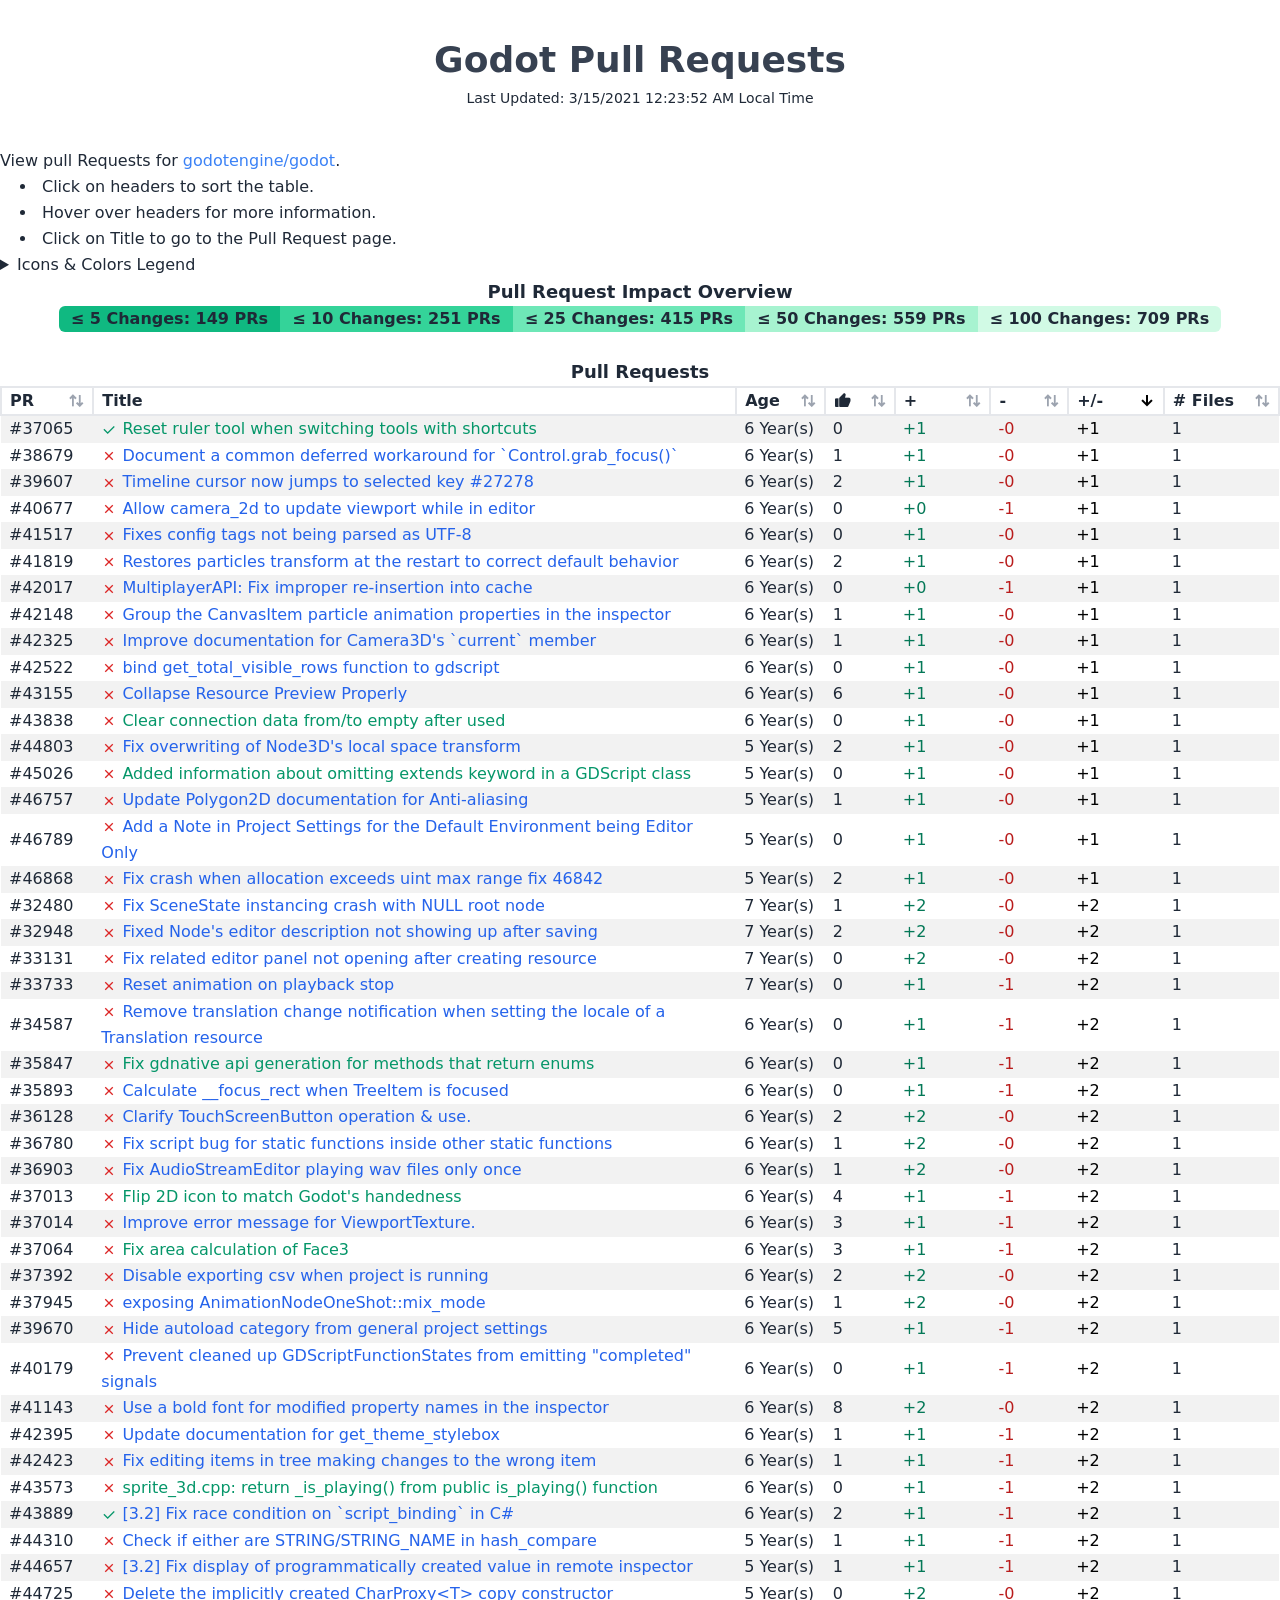
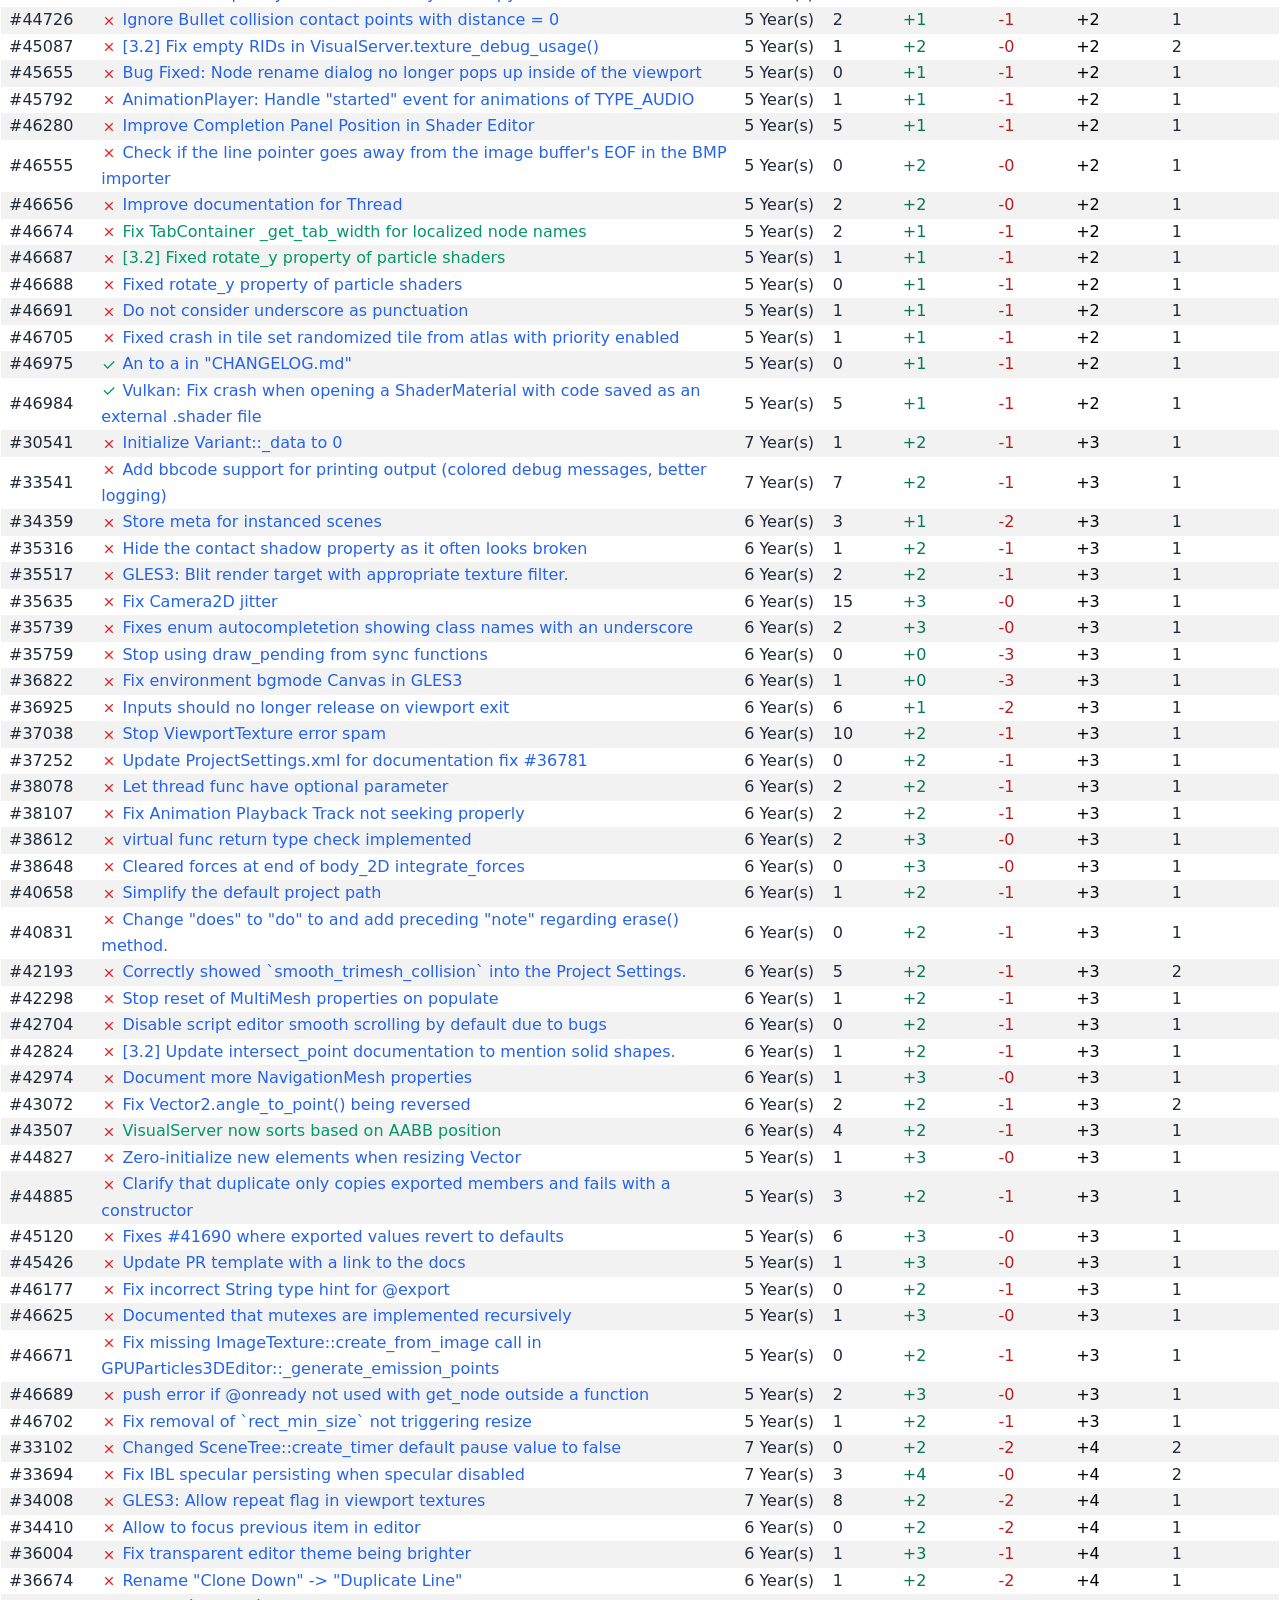
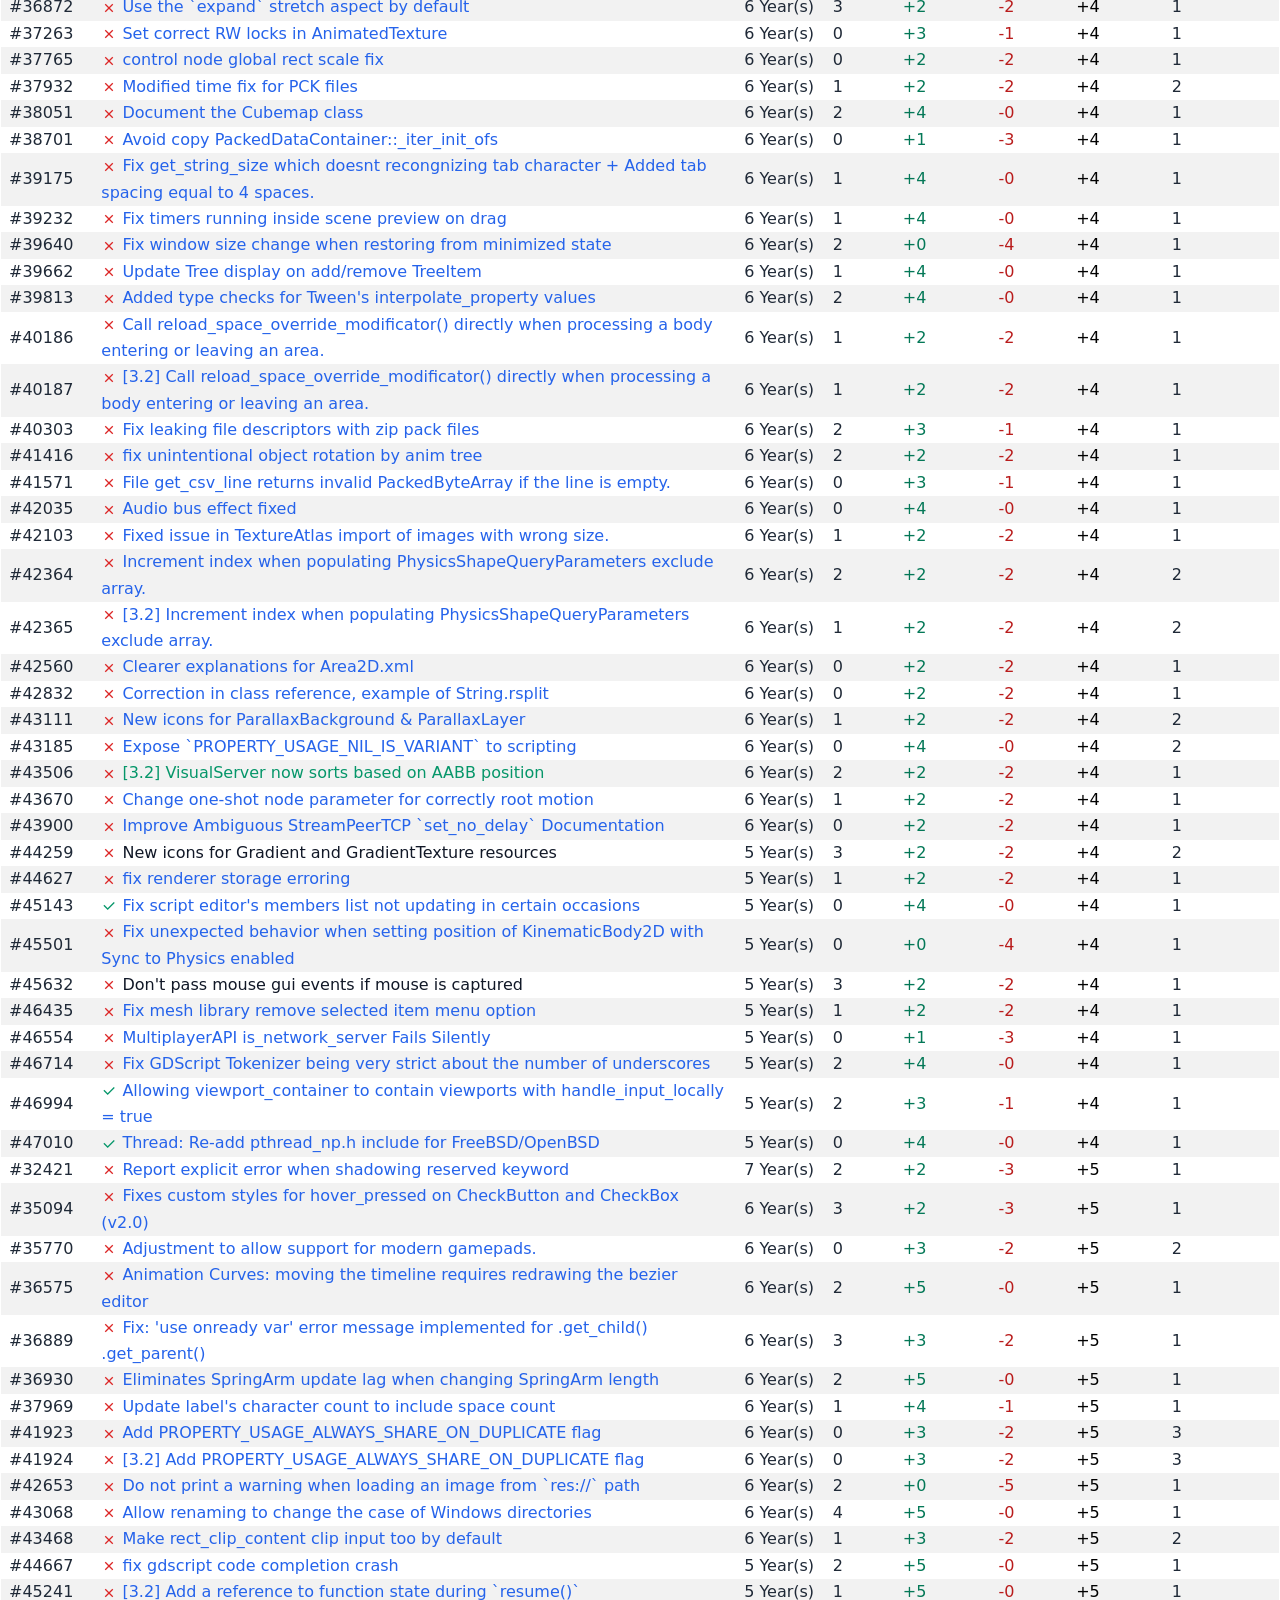
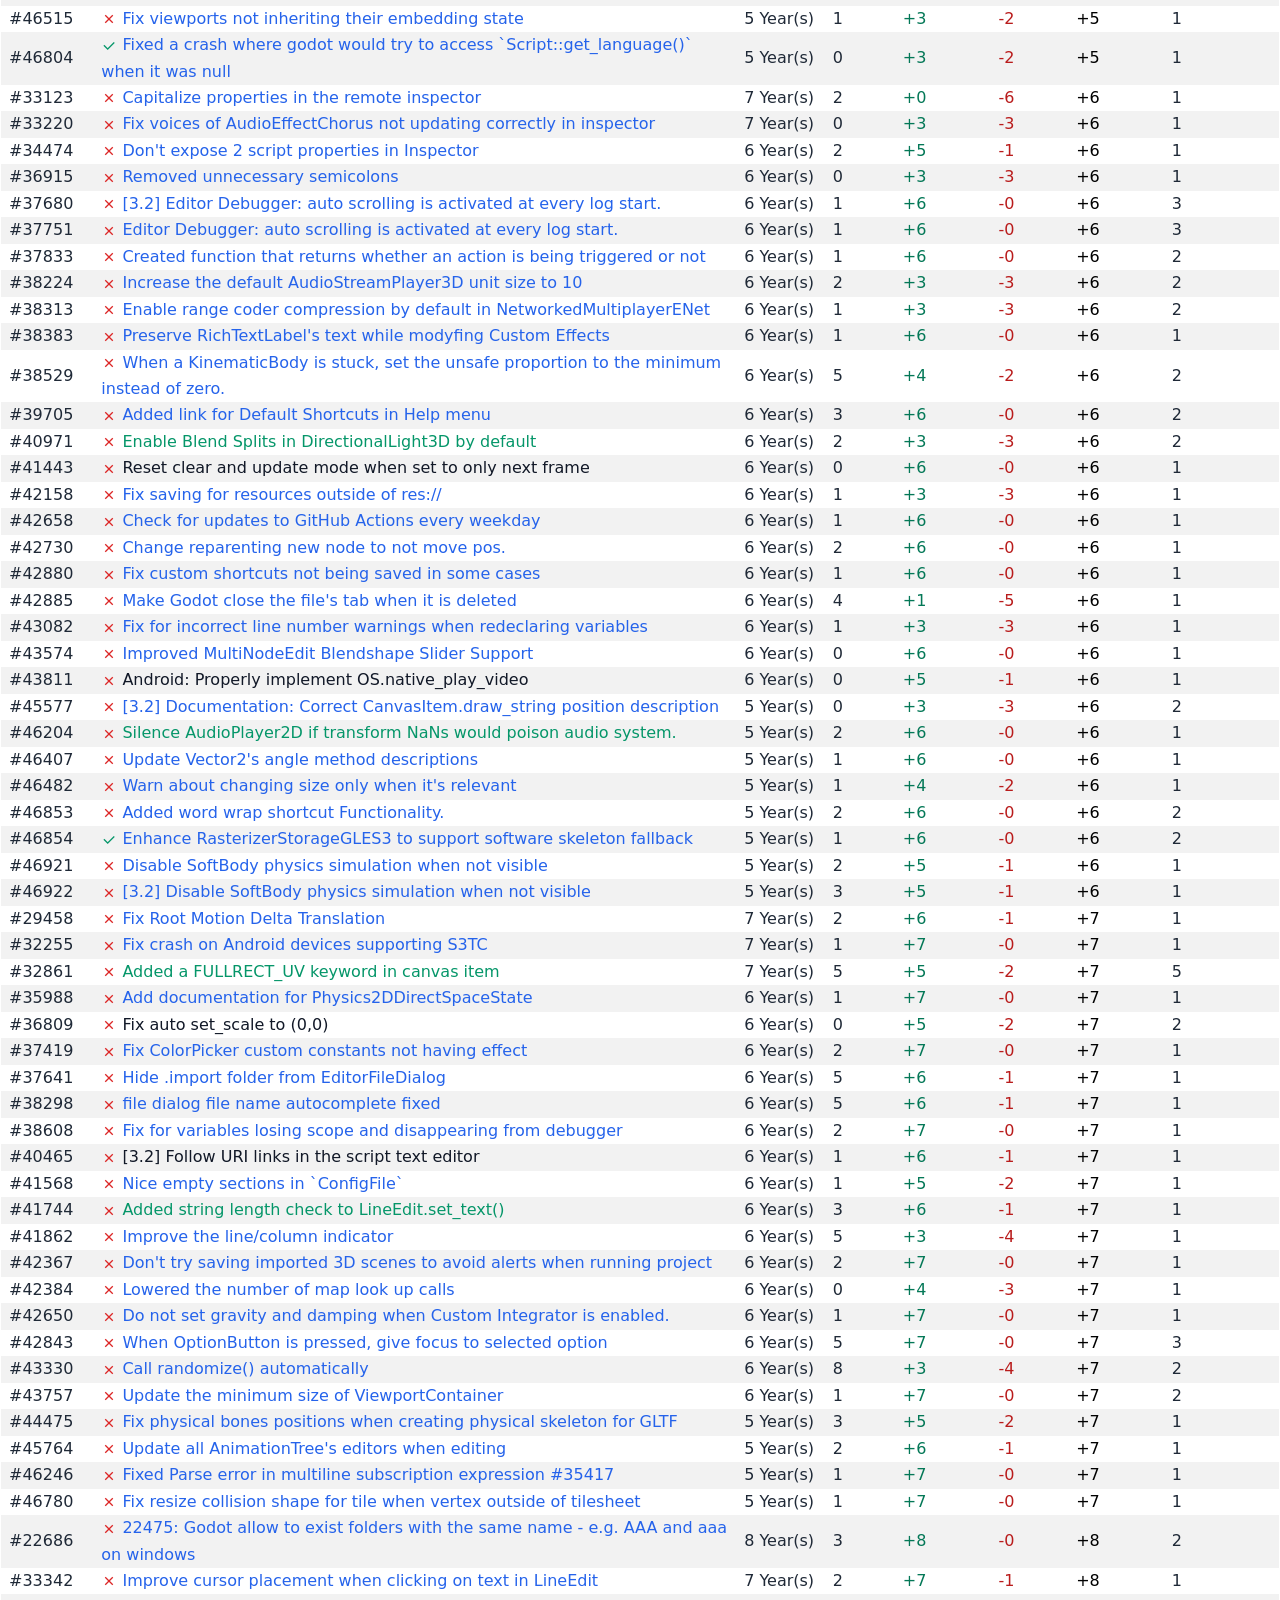
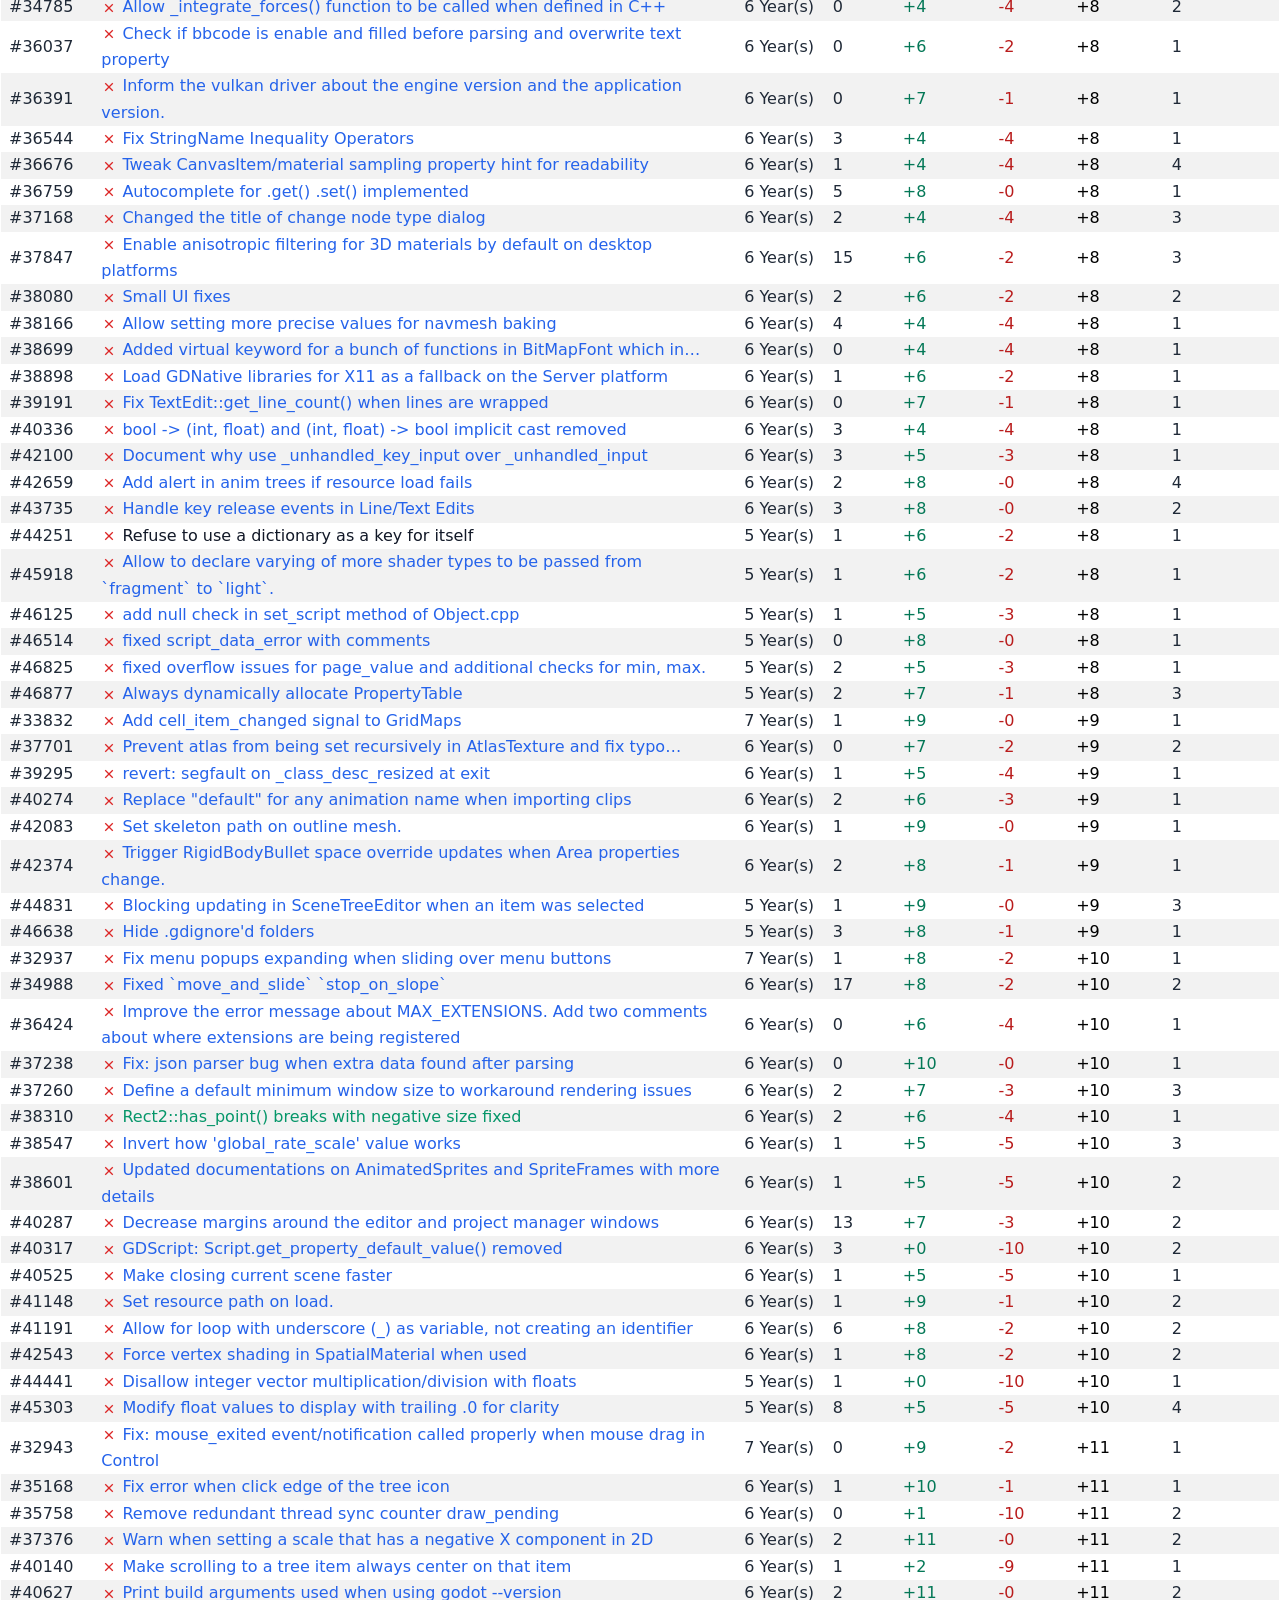
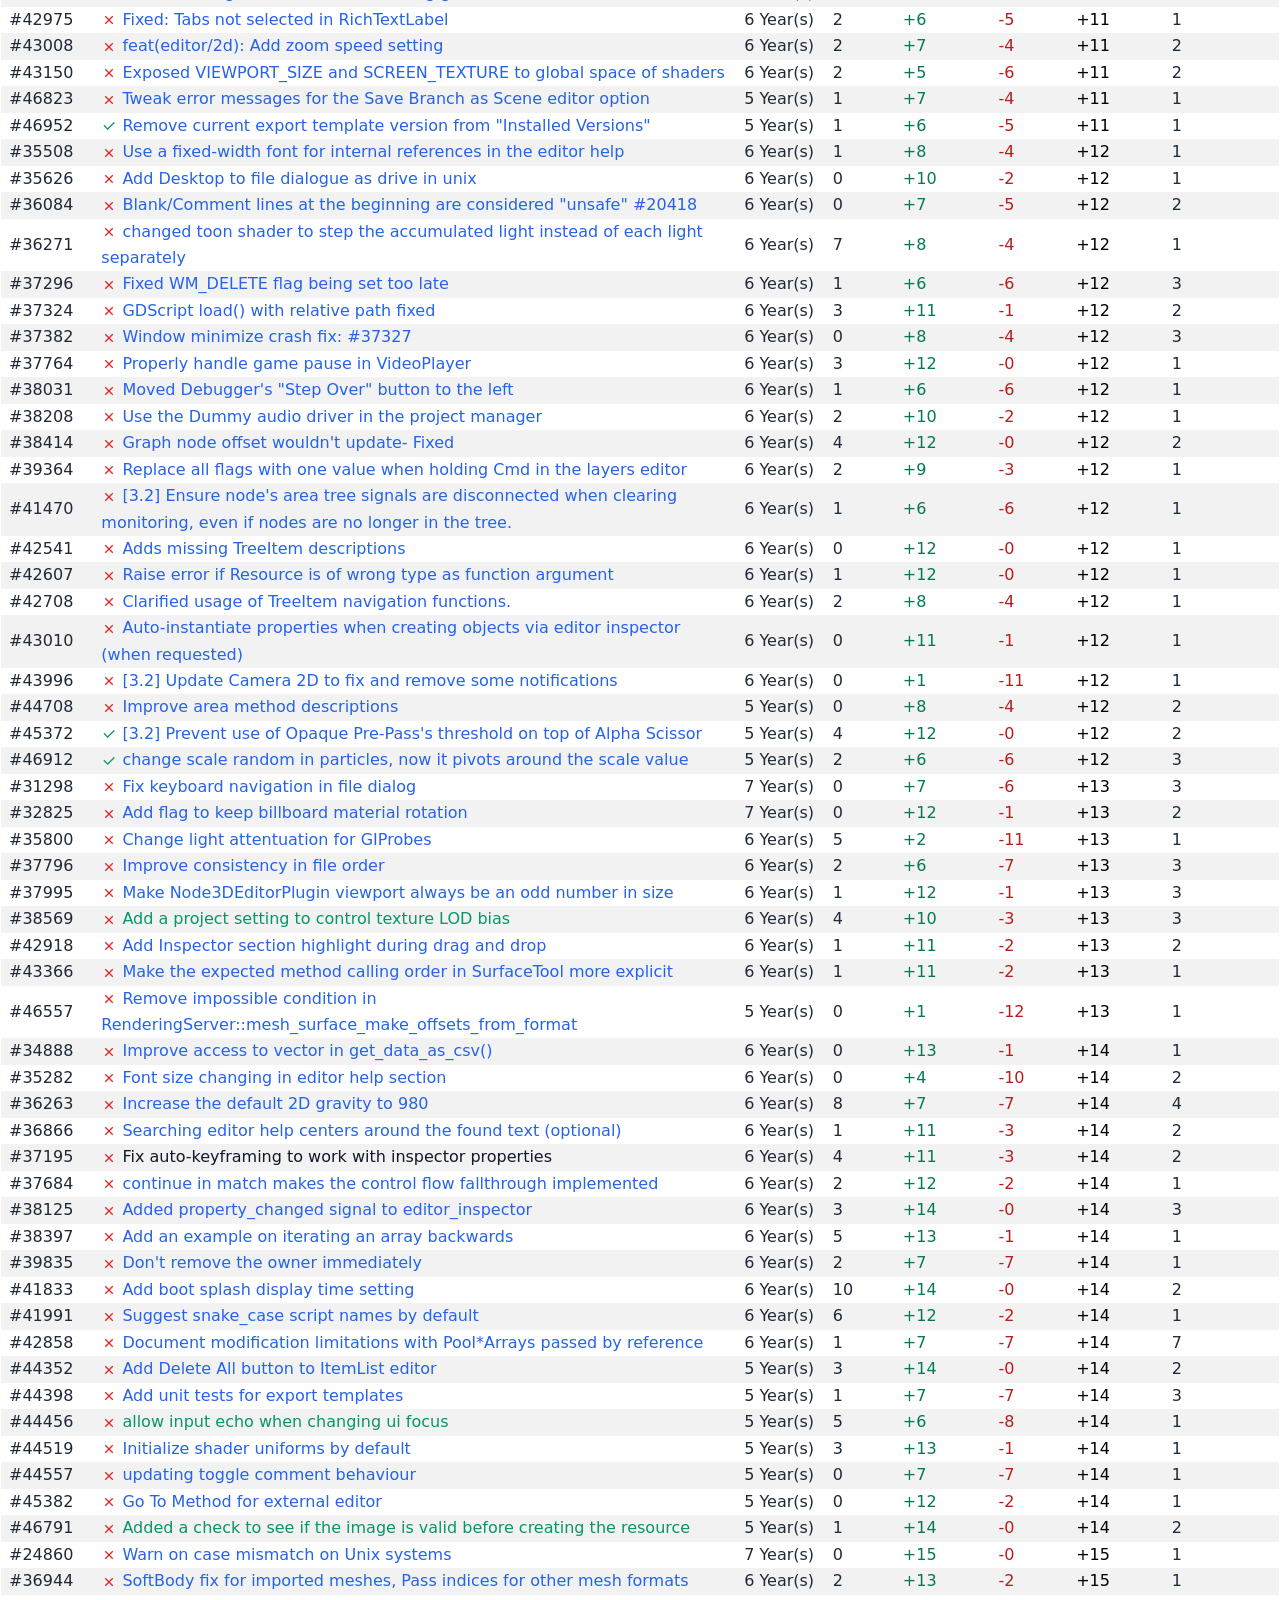
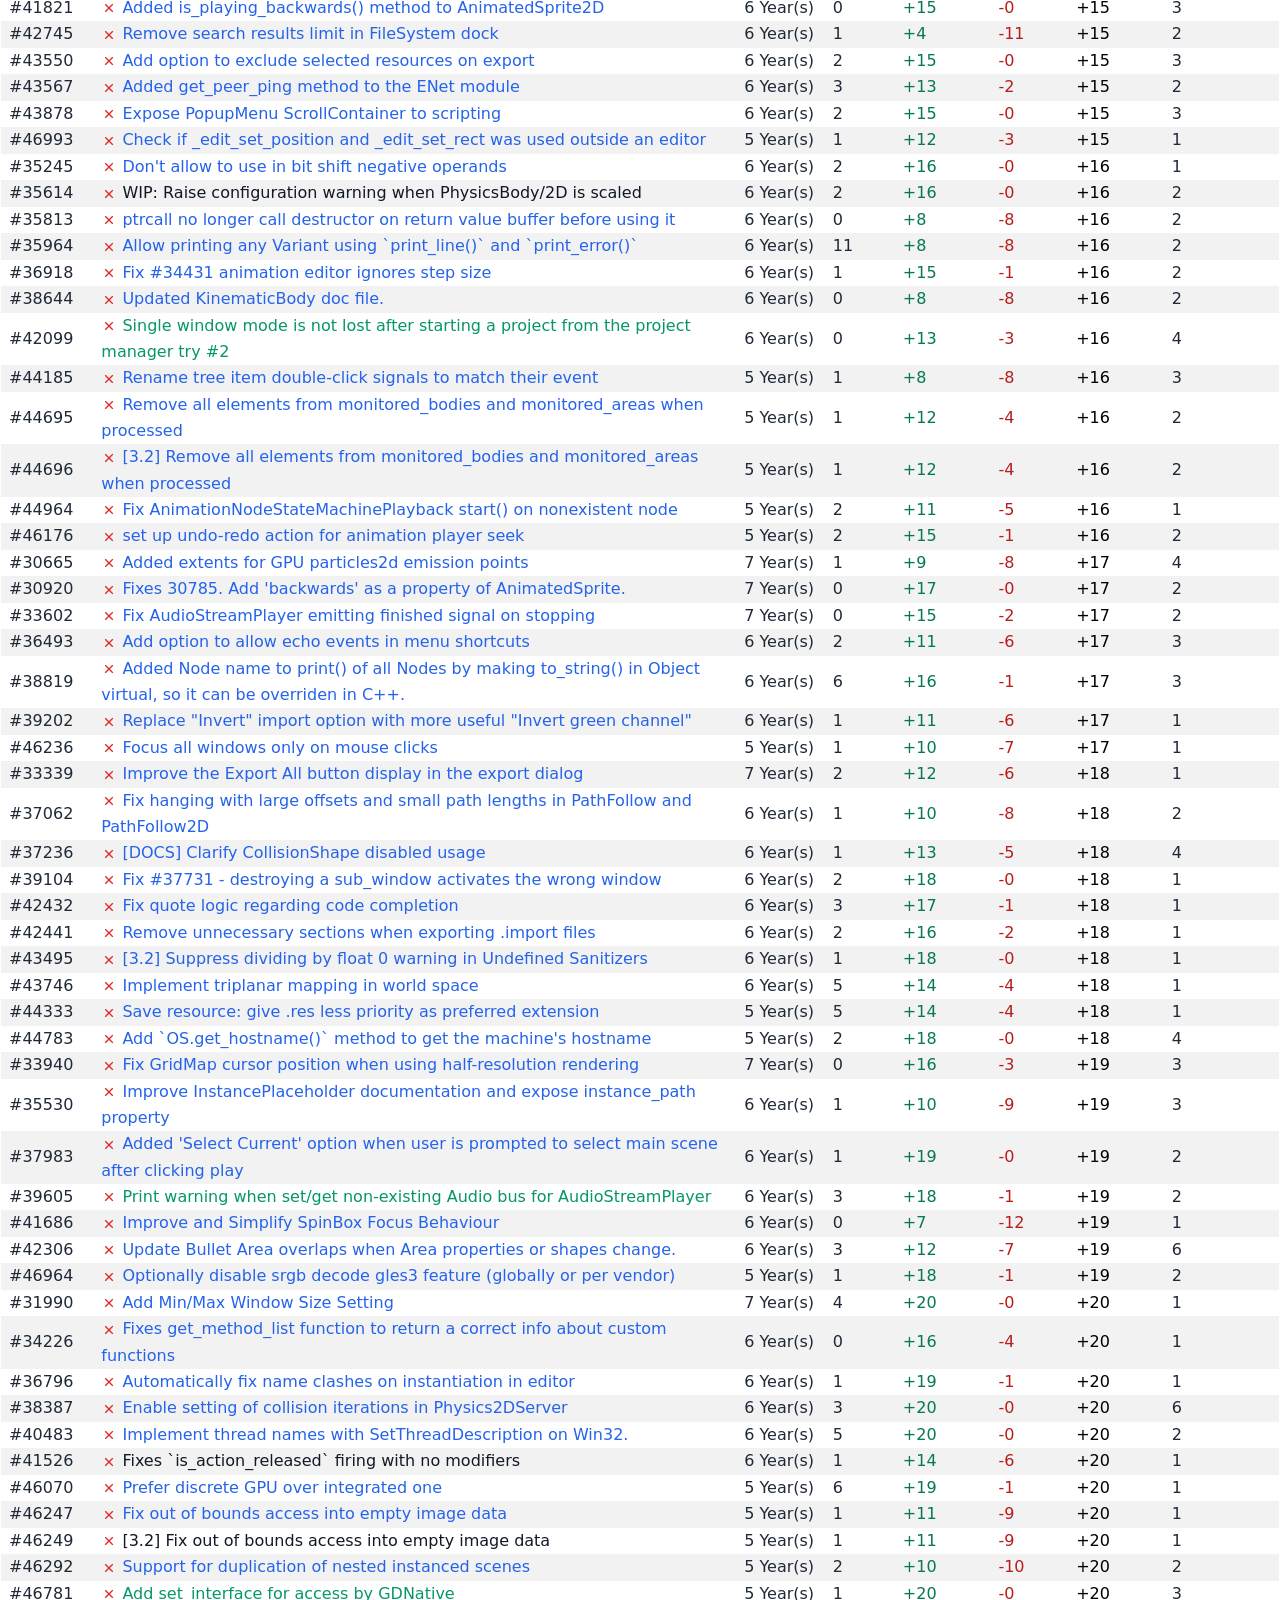
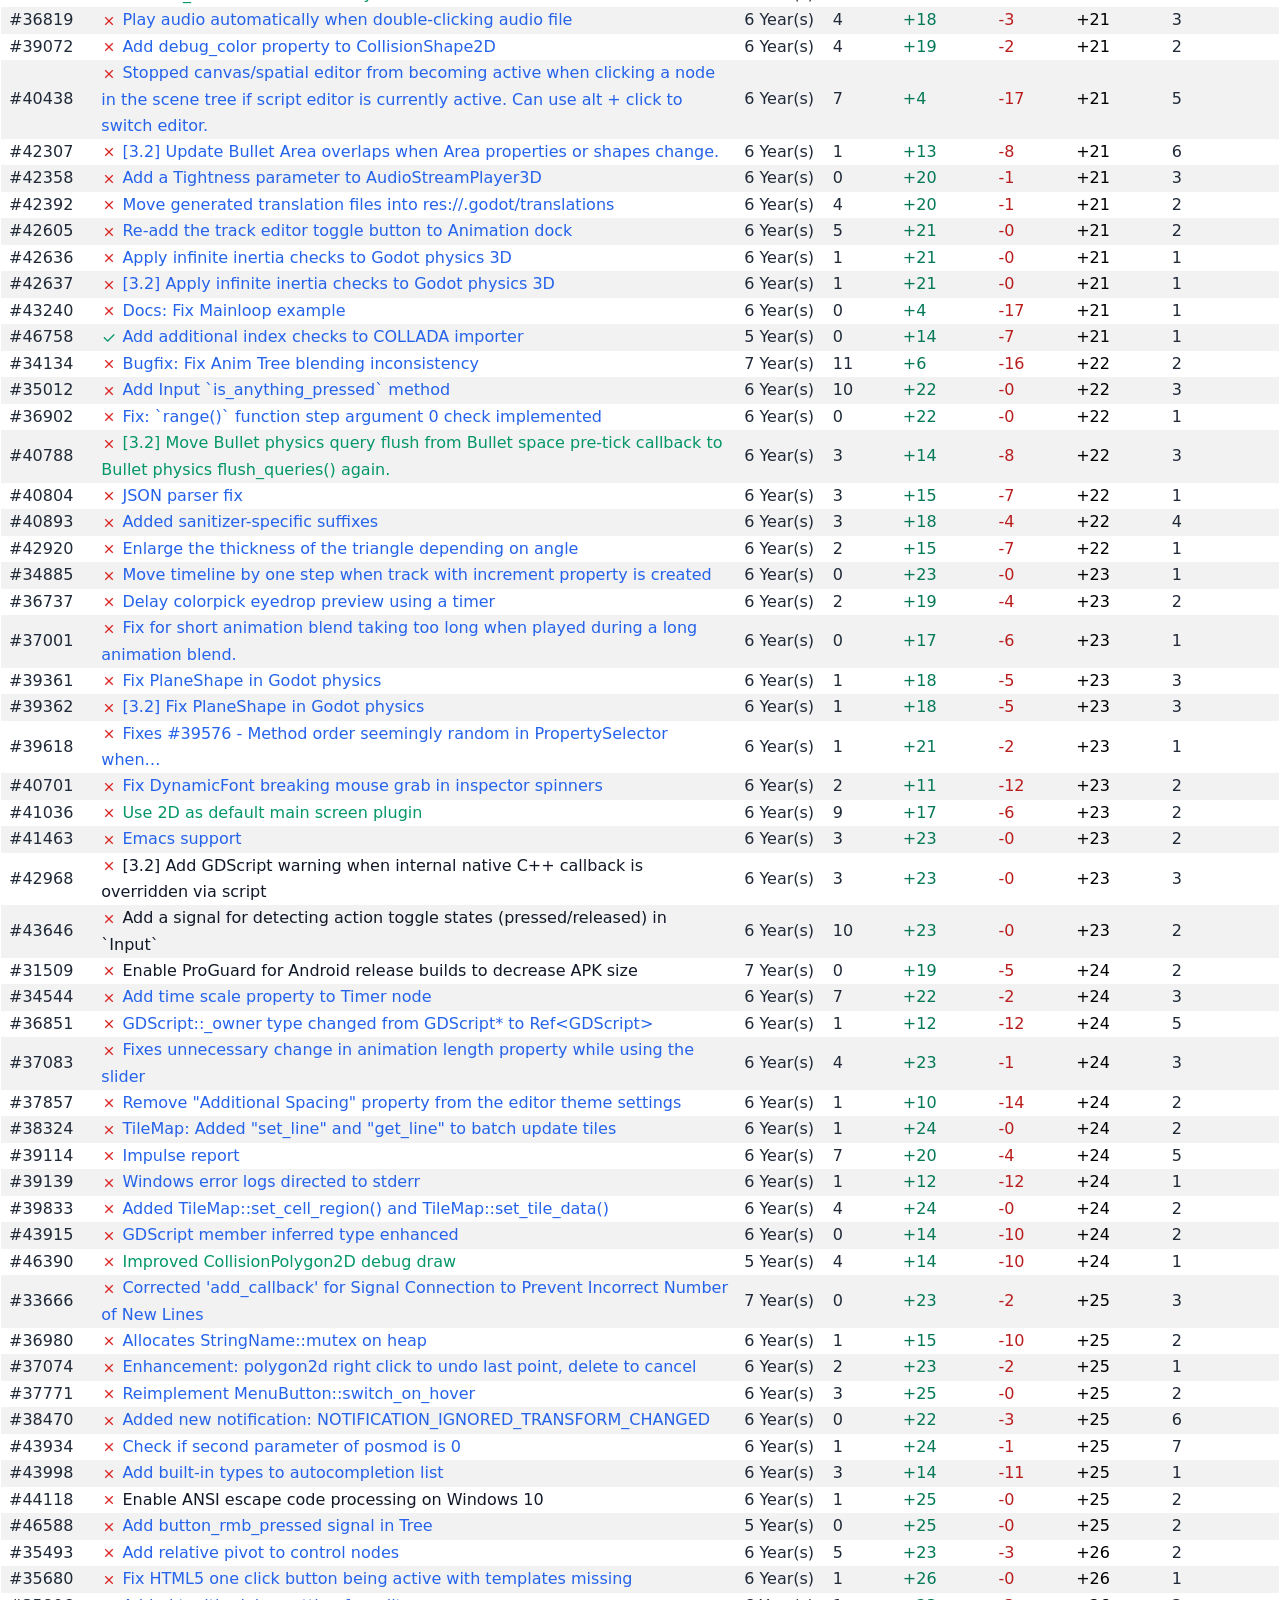
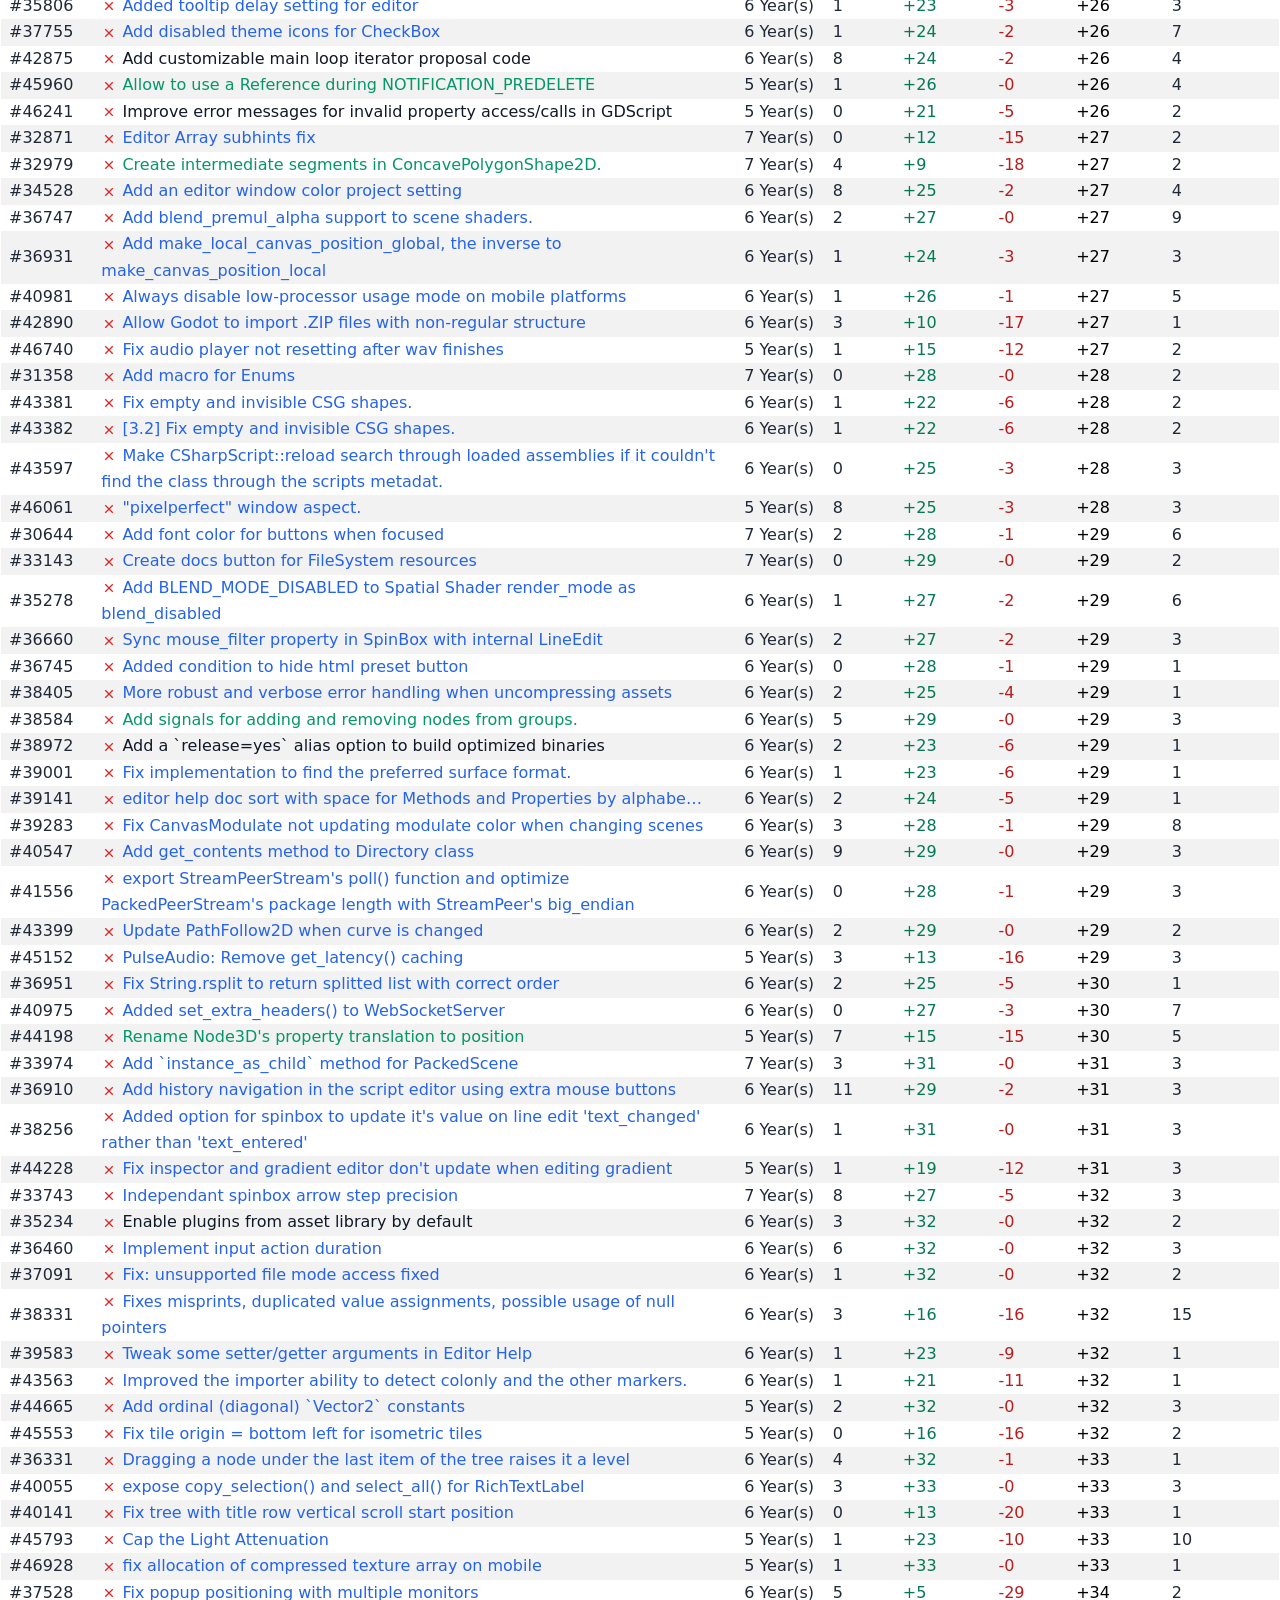
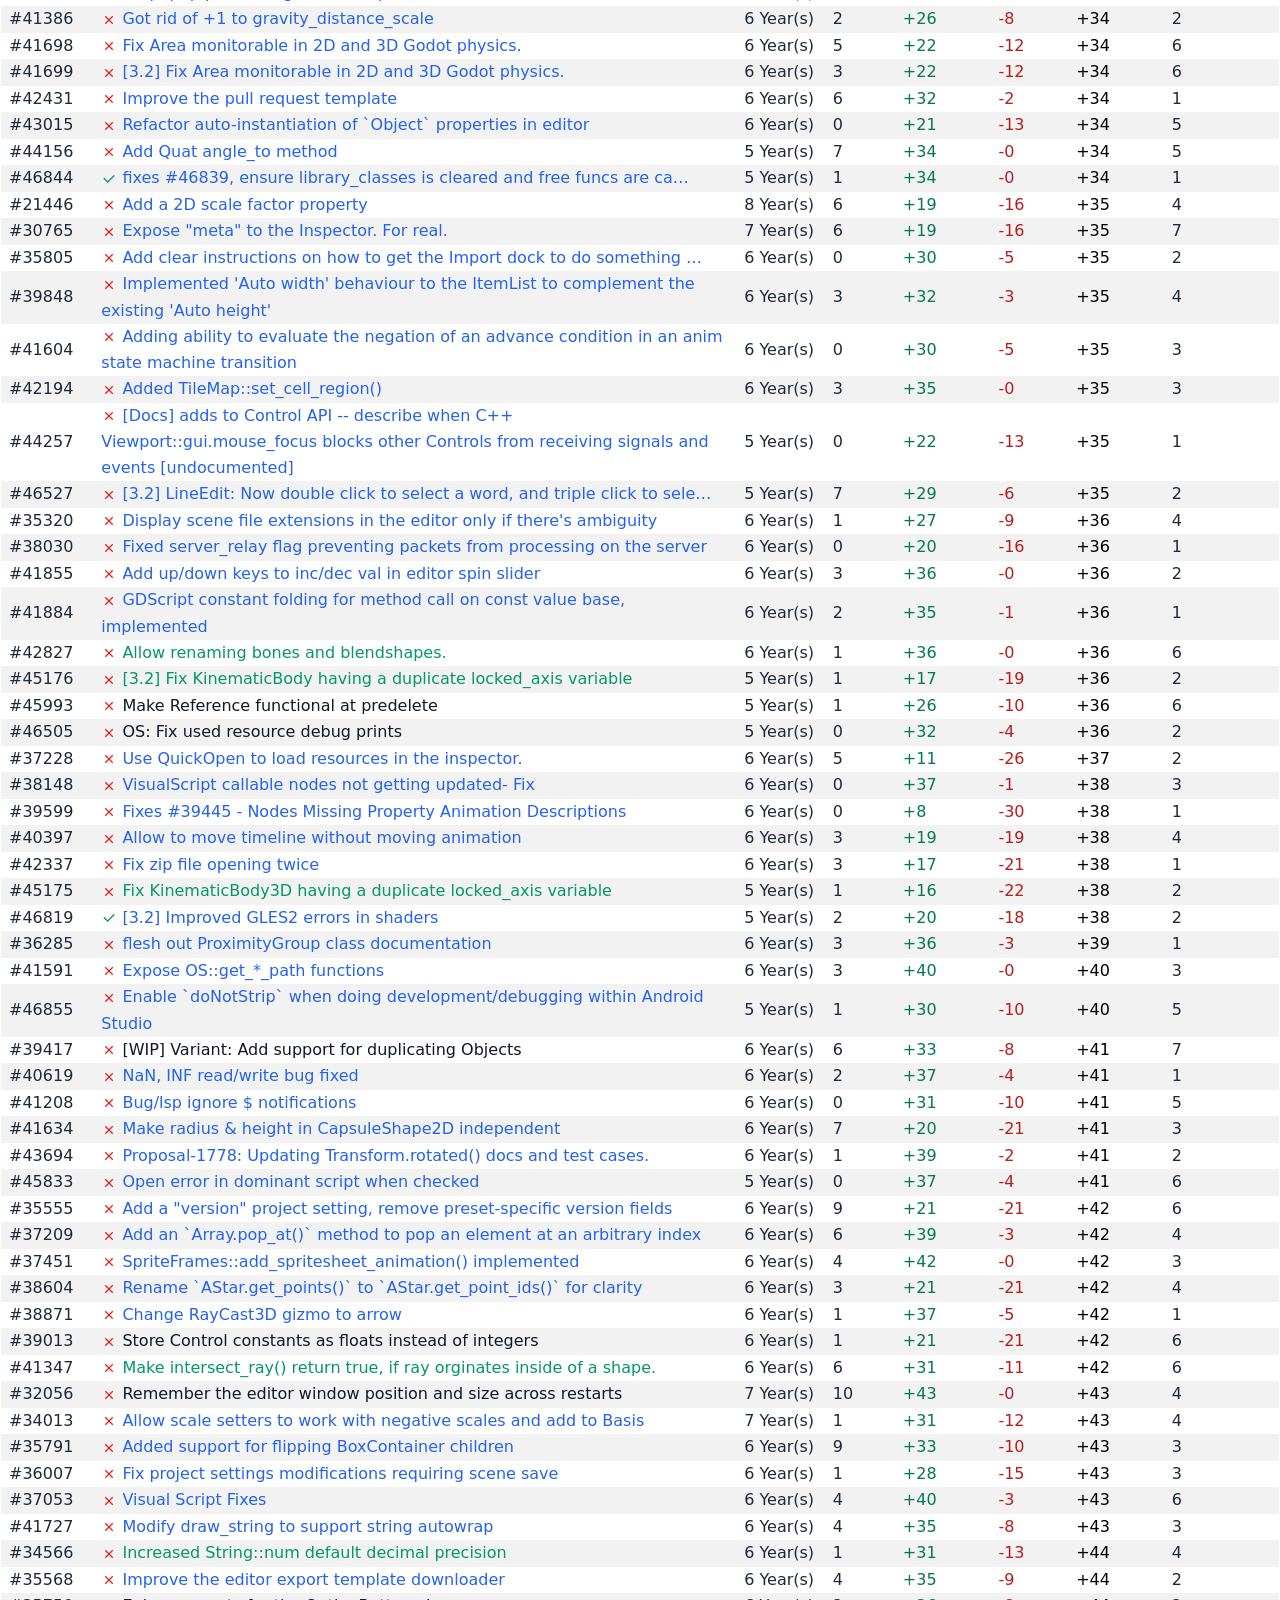
==== index.html @ 37710752 "Deploying to gh-pages from  @ b4533351073d174ad1539e6a0449699dac5161ee 🚀" ====
<!DOCTYPE html>
<html lang="en">
	<head>
		<meta charset="UTF-8" />
		<meta name="viewport" content="width=device-width, initial-scale=1.0" />
		<meta name="author" content="Godot Engine" />
		<meta name="description" content="View Godot Pull Requests" />
		<title>Godot Pull Requests</title>
		<link rel="icon" href="favicon.png" />
		<link rel="stylesheet" href="css/main.css" />
		<link rel="stylesheet" href="thirdparty/tailwind.min.css" />
		<link rel="stylesheet" href="thirdparty/remixicon/remixicon.css" />
		<script defer src="thirdparty/ky.umd.min.js"></script>
		<script defer src="thirdparty/alpine.min.js"></script>
		<script src="js/index.js"></script>
	</head>
	<body x-data="page()" x-init="loadPrs()" class="max-w-screen-xl mx-auto font-sans leading-relaxed	text-gray-800">
		<main class="container mx-auto">

			<div class="my-10">
				<h1 class="font-bold text-4xl text-center text-gray-700">Godot Pull Requests</h1>
				<p x-show="dataLoaded" class="mt-2 text-center text-sm">
					<span>Last Updated: </span>
					<span x-text="`${new Date(metadata.LastUpdated).toLocaleDateString()} ${new Date(metadata.LastUpdated).toLocaleTimeString()} Local Time`"></span>
				</p>
			</div>

			<p>View pull Requests for <a class="text-blue-500" href="https://github.com/godotengine/godot">godotengine/godot</a>.</p>

			<ul class="list-disc list-inside pl-5">
				<li>Click on headers to sort the table.</li>
				<li>Hover over headers for more information.</li>
				<li>Click on Title to go to the Pull Request page.</li>
			</ul>

			<details>
				<summary>
					Icons & Colors Legend
				</summary>

				<div class="ml-1 pl-5 border-l-2 border-black">
					<p><span class="text-blue-600">PR is ready for review</span> / <span class="text-gray-900">PR is in draft status</span> / <span class="text-green-600">PR has been reviewed & approved</span></p>
					<div>
						<i class="ri-check-line align-middle text-green-600"></i><span>PR is Mergeable</span>
					</div>
					<div>
						<i class="ri-close-line align-middle text-red-600"></i><span>PR is not Mergeable</span>
					</div>
				</div>
			</details>

			<div x-show="!dataLoaded" class="w-full text-center text-2xl mt-3">
				<span>Data Loading...</span>
				<i class="ml-3 absolute loading-spinner ri-refresh-fill"></i>
			</div>
			
			<template x-if="dataLoaded">
				<div>
					<h3 class="text-center font-bold text-lg">Pull Request Impact Overview</h3>
					<div class="flex">
						<div class="flex mx-auto">
							<div class="px-3 flex-initial bg-green-500 rounded-l-md">
								<span class="font-semibold">&leq; 5 Changes: </span>
								<span class="font-bold" x-text="`${prs.filter(pr => pr.changes <= 5).length} PRs`"></span>
							</div>
							<div class="px-3 flex-initial bg-green-400">
								<span class="font-semibold">&leq; 10 Changes: </span>
								<span class="font-bold" x-text="`${prs.filter(pr => pr.changes <= 10).length} PRs`"></span>
							</div>
							<div class="px-3 flex-initial bg-green-300">
								<span class="font-semibold">&leq; 25 Changes: </span>
								<span class="font-bold" x-text="`${prs.filter(pr => pr.changes <= 25).length} PRs`"></span>
							</div>
							<div class="px-3 flex-initial bg-green-200">
								<span class="font-semibold">&leq; 50 Changes: </span>
								<span class="font-bold" x-text="`${prs.filter(pr => pr.changes <= 50).length} PRs`"></span>
							</div>
							<div class="px-3 flex-initial bg-green-100 rounded-r-md">
								<span class="font-semibold">&leq; 100 Changes: </span>
								<span class="font-bold" x-text="`${prs.filter(pr => pr.changes <= 100).length} PRs`"></span>
							</div>
						</div>
					</div>
				</div>
			</template>
			<br>

			<div x-show="dataLoaded">
				<h3 class="text-center font-bold text-lg">Pull Requests</h3>
				<table>
					<thead>
						<tr class="text-left">
							<th @click="sortPullRequests('number')">
								<div title="Pull Request Number. Higher = newer, lower = older.">
									<span>PR</span>
									<i x-spread="sortingIconClasses('number')"></i>
								</div>
							</th>
							<th>
								<div title="Title. Icon Tick = Mergeable, Icon Cross = Not Mergeable.">
									<span>Title</span>
								</div>
							</th>
							<th @click="sortPullRequests('createdAtUtc')">
								<div title="Time since Pull Request was created.">
									<span class="mr-5">Age</span>
									<i x-spread="sortingIconClasses('createdAtUtc')"></i>
								</div>
							</th>
							<th @click="sortPullRequests('totalPositiveReactions')">
								<div title="Total positive reactions on the Pull Request, with no double-counting of users who reacted multiple times.">
									<i class="mr-5 ri-thumb-up-fill"></i>
									<i x-spread="sortingIconClasses('totalPositiveReactions')"></i>
								</div>
							</th>
							<th @click="sortPullRequests('additions')">
								<div title="Number of lines of code added in the Pull Request.">
									<span>+</span>
									<i x-spread="sortingIconClasses('additions')"></i>
								</div>
							</th>
							<th @click="sortPullRequests('deletions')">
								<div title="Number of lines of code deleted in the Pull Request.">
									<span>-</span>
									<i x-spread="sortingIconClasses('deletions')"></i>
								</div>
							</th>
							<th @click="sortPullRequests('changes')">
								<div title="Additions + Deletions.">
									<span>+/-</span>
									<i x-spread="sortingIconClasses('changes')"></i>
								</div>
							</th>
							<th @click="sortPullRequests('changedFiles')">
								<div title="Number of files changed the Pull Request.">
									<span class="mr-5"># Files</span>
									<i x-spread="sortingIconClasses('changedFiles')"></i>
								</div>
							</th>
						</tr>
					</thead>
					<tbody>
						<template x-for="pr in prs" :key="pr.number">
							<tr>
								<td class="pr-5">
									<a x-bind:href="pr.url" x-text="`#${pr.number}`"></a>
								</td>
								<td>
									<div class="inline" title="Mergeable?">
										<i x-show="pr.mergeable === 'MERGEABLE'" class="ri-check-line align-middle text-green-600"></i>
										<i x-show="pr.mergeable !== 'MERGEABLE'" class="ri-close-line align-middle text-red-600"></i>
									</div>
									<a x-bind:href="pr.url" x-text="pr.title" target="_blank" 
										:class="{'text-blue-600': !pr.isDraft  && pr.reviewDecision !== 'APPROVED', 'text-gray-900': pr.isDraft && pr.reviewDecision !== 'APPROVED', 'text-green-600': !pr.isDraft && pr.reviewDecision === 'APPROVED'}">
									</a>
								</td>
								<td class="whitespace-nowrap">
									<span x-text="getAge(pr.createdAtUtc)"></span>
								</td>
								<td>
									<span x-text="pr.totalPositiveReactions"></span>
								</td>
								<td>
									<span class="text-green-700" x-text="`+${pr.additions.toLocaleString()}`"></span>
								</td>
								<td>
									<span class="text-red-700" x-text="`-${pr.deletions.toLocaleString()}`"></span>
								</td>
								<td>
									<span class="text-black" x-text="`+${pr.changes.toLocaleString()}`"></span>
								</td>
								<td>
									<span x-text="`${pr.changedFiles.toLocaleString()}`"></span>
								</td>
							</tr>
						</template>
					</tbody>
				</table>
			</div>
		</main>
	</body>
</html>
---- css/main.css ----
table {
  border-spacing: 0px;
  border-collapse: collapse;
  width: 100%;
  max-width: 100%;
  margin-bottom: 15px;
  background-color: transparent;
  text-align: left;
}

thead {
  font-weight: bold;
}

th {
  align-items: center;
  padding: 0 0.5rem;
  white-space: nowrap;
  cursor: pointer;
  border-width: 2px;
}

th > div {
  display: flex;
  justify-content: space-between;
}

tr:hover {
  background-color: hsla(0, 0%, 50%, 0.075);
}

tr:nth-child(even) {
  background-color: hsla(0, 0%, 50%, 0.1);
}

tr:nth-child(even):hover {
  background-color: hsla(0, 0%, 50%, 0.175);
}

th:hover {
  background-color: hsla(0, 0%, 50%, 0.175);
}

td {
  padding: 0 .5rem;
}

a:hover {
  filter: brightness(117.5%);
}

a:active {
  filter: brightness(82.5%);
}

.loading-spinner {
  animation: spin 1s linear infinite
}

@keyframes spin {
  100% { transform: rotate(360deg); }
}
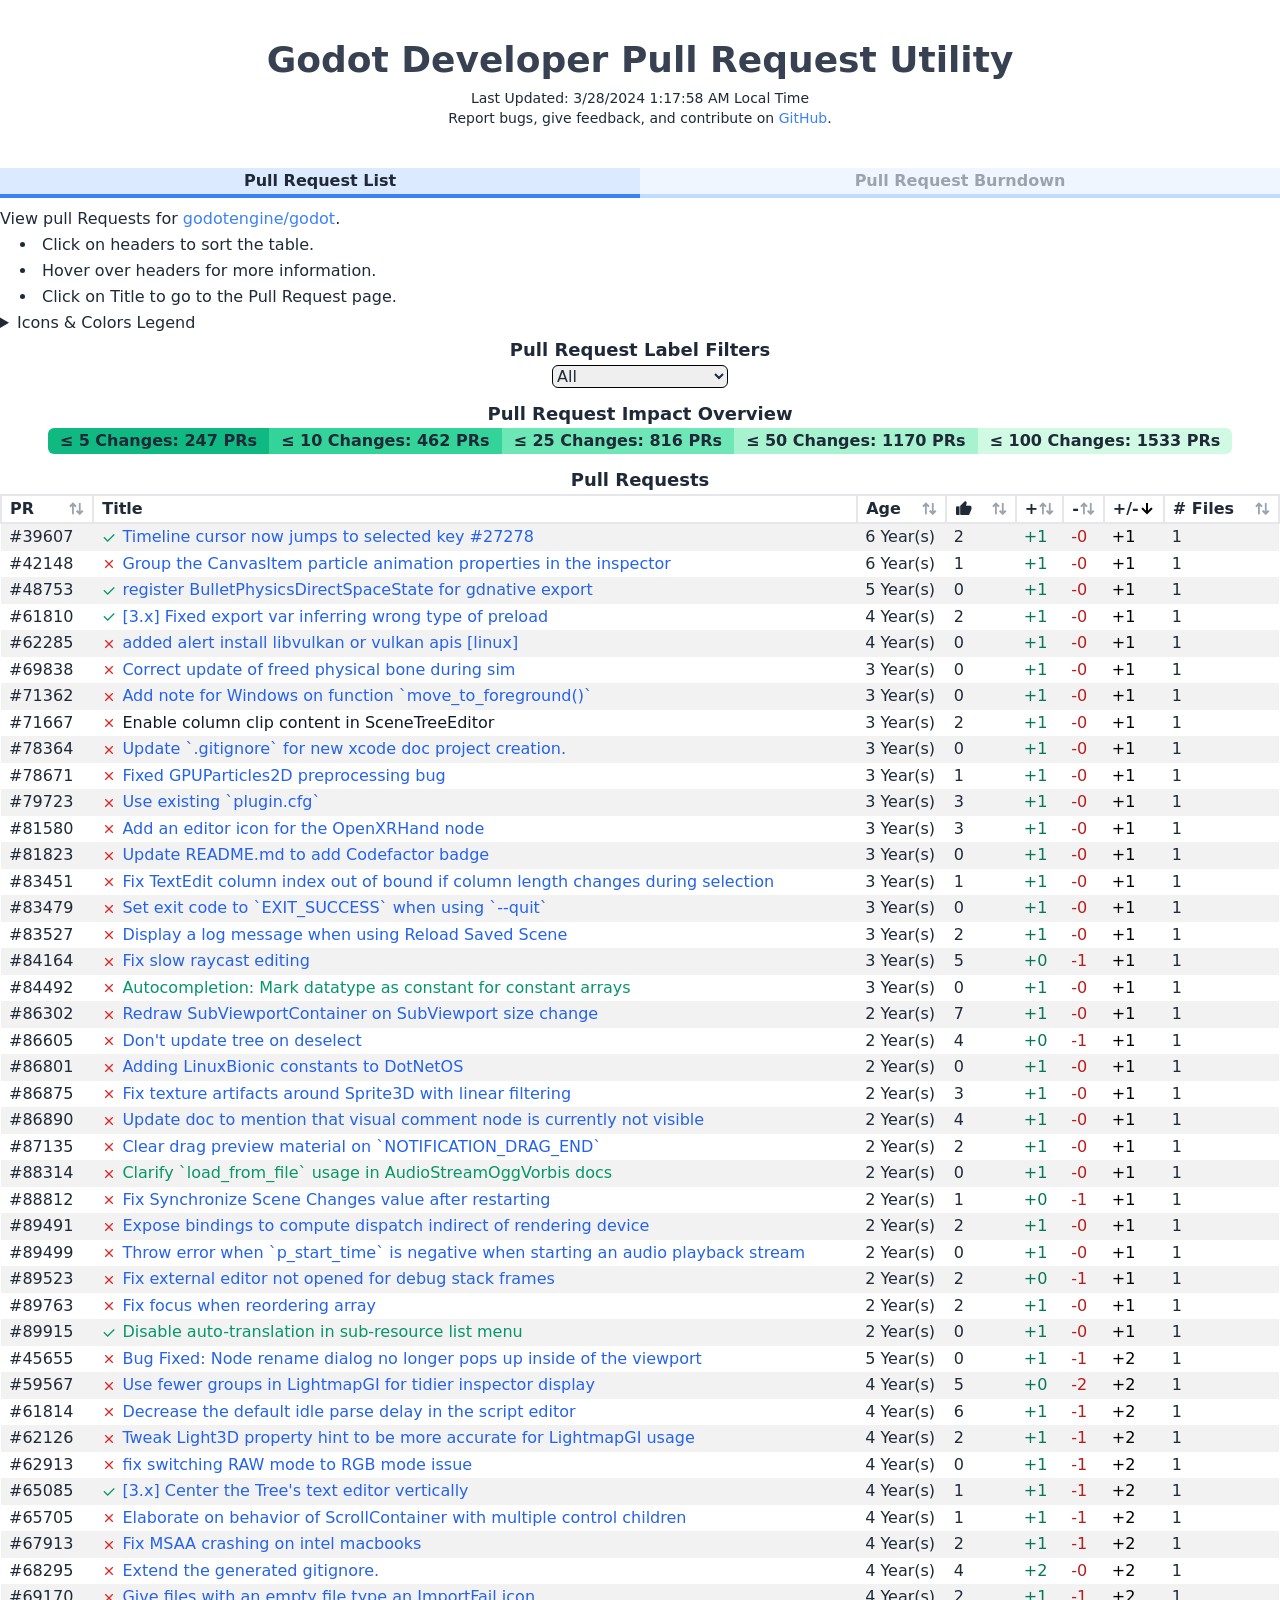
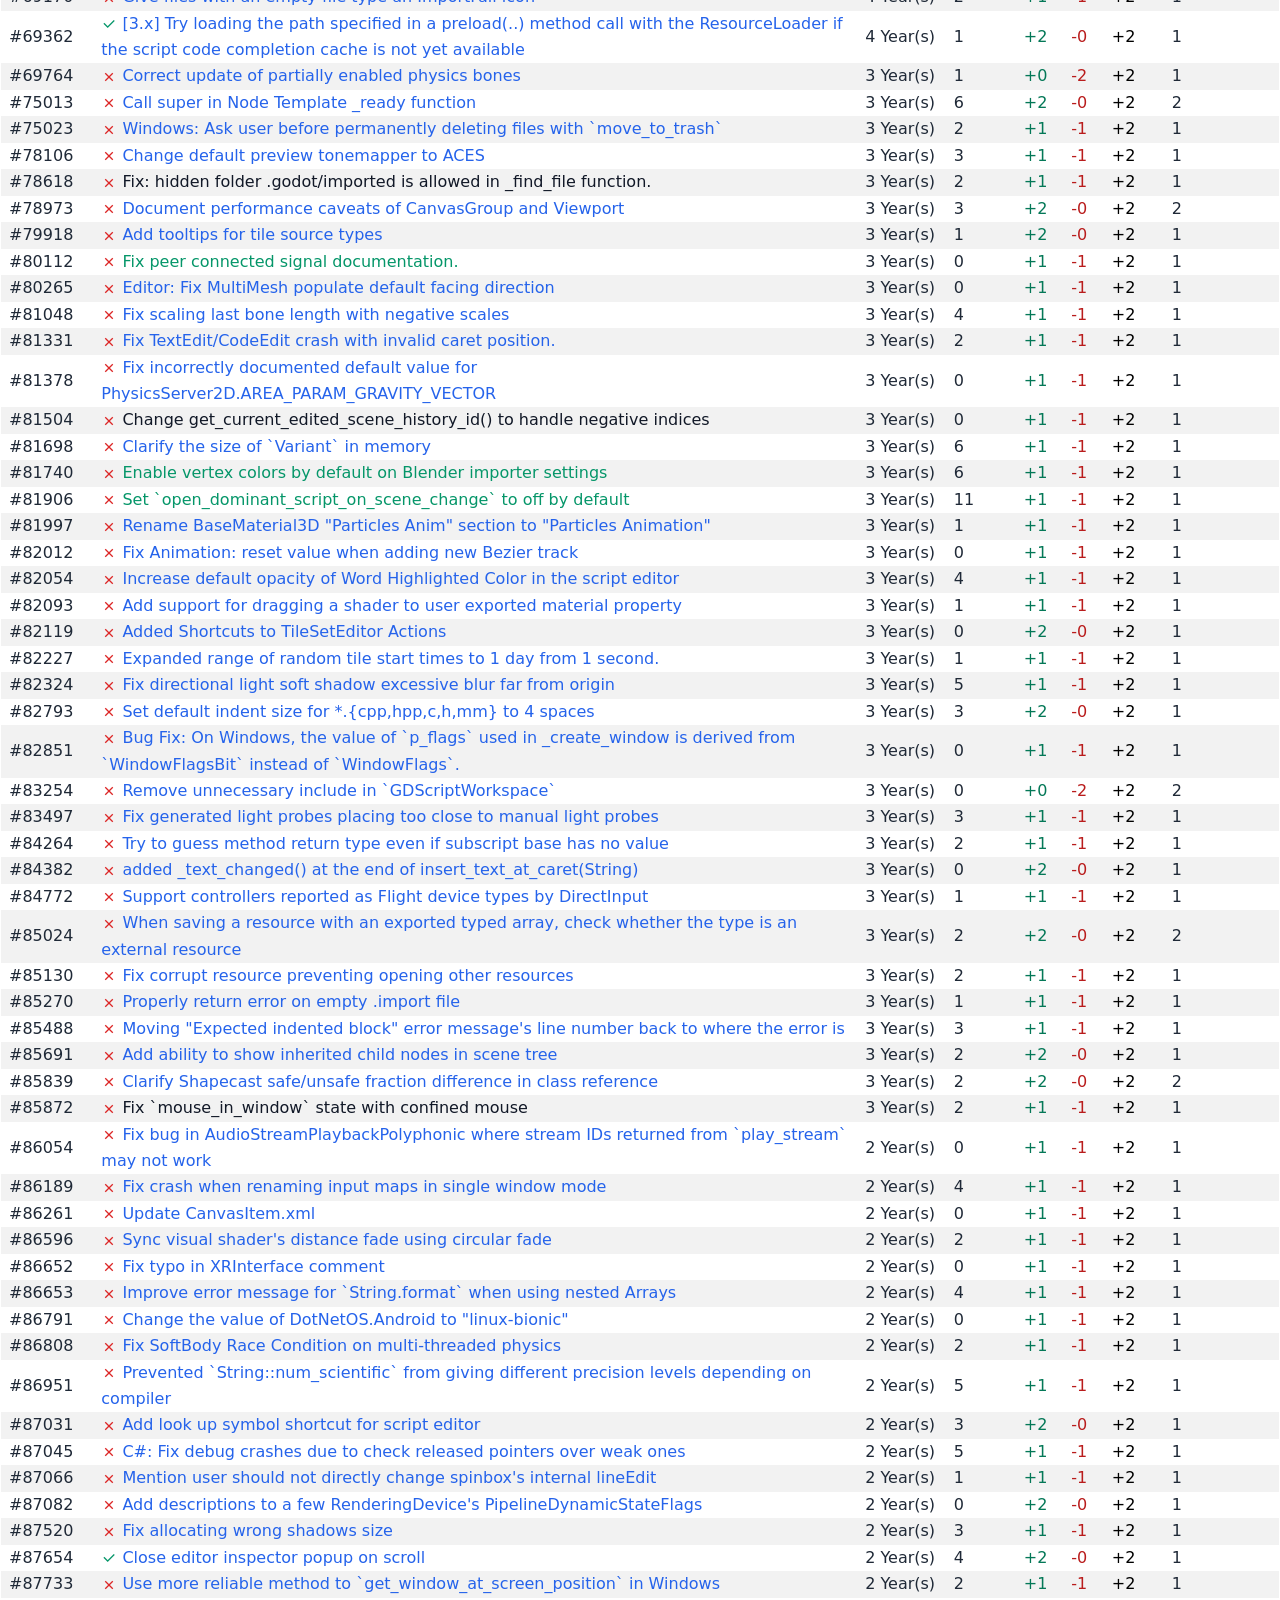
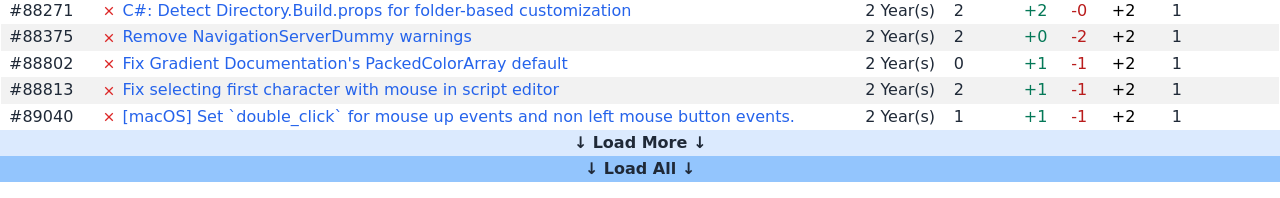
==== commit 0c5dcef5: "Deploying to gh-pages from @ EricEzaM/godot-github-overview@9508aca4129d8696d9afae3400a36ef81a2cfd01" ====
--- a/index.html
+++ b/index.html
@@ -12,170 +12,318 @@
 		<link rel="stylesheet" href="thirdparty/remixicon/remixicon.css" />
 		<script defer src="thirdparty/ky.umd.min.js"></script>
 		<script defer src="thirdparty/alpine.min.js"></script>
+		<script defer src="thirdparty/chartjs.min.js"></script>
+		<script defer src="thirdparty/luxon.min.js"></script>
+		<script defer src="thirdparty/chartjs-adapter-luxon.js"></script>
+		<script defer src="thirdparty/chartjs-plugin-annotation.min.js"></script>
 		<script src="js/index.js"></script>
 	</head>
-	<body x-data="page()" x-init="loadPrs()" class="max-w-screen-xl mx-auto font-sans leading-relaxed	text-gray-800">
+	<body
+		x-data="page()"
+		x-init="loadPrs()"
+		class="max-w-screen-xl mx-auto font-sans leading-relaxed text-gray-800"
+	>
 		<main class="container mx-auto">
-
 			<div class="my-10">
-				<h1 class="font-bold text-4xl text-center text-gray-700">Godot Pull Requests</h1>
+				<h1 class="font-bold text-4xl text-center text-gray-700">
+					Godot Developer Pull Request Utility
+				</h1>
 				<p x-show="dataLoaded" class="mt-2 text-center text-sm">
 					<span>Last Updated: </span>
-					<span x-text="`${new Date(metadata.LastUpdated).toLocaleDateString()} ${new Date(metadata.LastUpdated).toLocaleTimeString()} Local Time`"></span>
+					<span
+						x-text="`${new Date(metadata.LastUpdated).toLocaleDateString()} ${new Date(metadata.LastUpdated).toLocaleTimeString()} Local Time`"
+					></span>
+				</p>
+
+				<p class="text-center text-sm">
+					Report bugs, give feedback, and contribute on
+					<a
+						class="text-blue-500"
+						href="https://github.com/EricEzaM/godot-github-overview"
+						>GitHub</a
+					>.
 				</p>
 			</div>
 
-			<p>View pull Requests for <a class="text-blue-500" href="https://github.com/godotengine/godot">godotengine/godot</a>.</p>
-
-			<ul class="list-disc list-inside pl-5">
-				<li>Click on headers to sort the table.</li>
-				<li>Hover over headers for more information.</li>
-				<li>Click on Title to go to the Pull Request page.</li>
-			</ul>
-
-			<details>
-				<summary>
-					Icons & Colors Legend
-				</summary>
-
-				<div class="ml-1 pl-5 border-l-2 border-black">
-					<p><span class="text-blue-600">PR is ready for review</span> / <span class="text-gray-900">PR is in draft status</span> / <span class="text-green-600">PR has been reviewed & approved</span></p>
+			<div class="flex mb-2">
+				<button
+					@click="currentPage = 0"
+					:class="{'border-blue-500 bg-blue-100': currentPage === 0, 'border-blue-200 bg-blue-50 text-gray-400 hover:text-gray-800': currentPage !== 0}"
+					class="flex-1 border-b-4 font-bold"
+				>
+					Pull Request List
+				</button>
+				<button
+					@click="currentPage = 1; generateBurndownPage()"
+					:class="{'border-blue-500 bg-blue-100': currentPage === 1, 'border-blue-200 bg-blue-50 text-gray-400 hover:text-gray-800': currentPage !== 1}"
+					class="flex-1 border-b-4 font-bold"
+				>
+					Pull Request Burndown
+				</button>
+			</div>
+
+			<div x-show="currentPage === 0" class="mb-4">
+				<p>
+					View pull Requests for
+					<a class="text-blue-500" href="https://github.com/godotengine/godot"
+						>godotengine/godot</a
+					>.
+				</p>
+
+				<ul class="list-disc list-inside pl-5">
+					<li>Click on headers to sort the table.</li>
+					<li>Hover over headers for more information.</li>
+					<li>Click on Title to go to the Pull Request page.</li>
+				</ul>
+
+				<details>
+					<summary>Icons & Colors Legend</summary>
+
+					<div class="ml-1 pl-5 border-l-2 border-black">
+						<p>
+							<span class="text-blue-600">PR is ready for review</span> /
+							<span class="text-gray-900">PR is in draft status</span> /
+							<span class="text-green-600"
+								>PR has been reviewed & approved</span
+							>
+						</p>
+						<div>
+							<i class="ri-check-line align-middle text-green-600"></i
+							><span>PR is Mergeable</span>
+						</div>
+						<div>
+							<i class="ri-close-line align-middle text-red-600"></i
+							><span>PR is not Mergeable</span>
+						</div>
+					</div>
+				</details>
+
+				<div x-show="!dataLoaded" class="w-full text-center text-2xl mt-3">
+					<span>Data Loading...</span>
+					<i class="ml-3 absolute loading-spinner ri-refresh-fill"></i>
+				</div>
+
+				<template x-if="dataLoaded">
 					<div>
-						<i class="ri-check-line align-middle text-green-600"></i><span>PR is Mergeable</span>
-					</div>
-					<div>
-						<i class="ri-close-line align-middle text-red-600"></i><span>PR is not Mergeable</span>
-					</div>
-				</div>
-			</details>
-
-			<div x-show="!dataLoaded" class="w-full text-center text-2xl mt-3">
-				<span>Data Loading...</span>
-				<i class="ml-3 absolute loading-spinner ri-refresh-fill"></i>
-			</div>
-			
-			<template x-if="dataLoaded">
-				<div>
-					<h3 class="text-center font-bold text-lg">Pull Request Impact Overview</h3>
-					<div class="flex">
-						<div class="flex mx-auto">
-							<div class="px-3 flex-initial bg-green-500 rounded-l-md">
-								<span class="font-semibold">&leq; 5 Changes: </span>
-								<span class="font-bold" x-text="`${prs.filter(pr => pr.changes <= 5).length} PRs`"></span>
+						<div>
+							<h3 class="text-center font-bold text-lg">
+								Pull Request Label Filters
+							</h3>
+							<div class="text-center">
+								<select
+									class="mb-3 border border-black rounded-md"
+									@change="onLabelFilterToggled($event.target.value)"
+								>
+									<option value="">All</option>
+
+									<template
+										x-for="prefix in [...new Set(labels.map(l => l.prefix))]"
+									>
+										<optgroup :label="prefix === '' ? 'General' : prefix">
+											<template
+												x-for="label in labels.filter(l => l.prefix == prefix)"
+											>
+												<option
+													x-text="label.suffix"
+													:value="label.name"
+												></option>
+											</template>
+										</optgroup>
+									</template>
+								</select>
 							</div>
-							<div class="px-3 flex-initial bg-green-400">
-								<span class="font-semibold">&leq; 10 Changes: </span>
-								<span class="font-bold" x-text="`${prs.filter(pr => pr.changes <= 10).length} PRs`"></span>
-							</div>
-							<div class="px-3 flex-initial bg-green-300">
-								<span class="font-semibold">&leq; 25 Changes: </span>
-								<span class="font-bold" x-text="`${prs.filter(pr => pr.changes <= 25).length} PRs`"></span>
-							</div>
-							<div class="px-3 flex-initial bg-green-200">
-								<span class="font-semibold">&leq; 50 Changes: </span>
-								<span class="font-bold" x-text="`${prs.filter(pr => pr.changes <= 50).length} PRs`"></span>
-							</div>
-							<div class="px-3 flex-initial bg-green-100 rounded-r-md">
-								<span class="font-semibold">&leq; 100 Changes: </span>
-								<span class="font-bold" x-text="`${prs.filter(pr => pr.changes <= 100).length} PRs`"></span>
+
+							<h3 class="text-center font-bold text-lg">
+								Pull Request Impact Overview
+							</h3>
+							<div class="flex mb-3">
+								<div class="flex mx-auto">
+									<div class="px-3 flex-initial bg-green-500 rounded-l-md">
+										<span class="font-semibold">&leq; 5 Changes: </span>
+										<span
+											class="font-bold"
+											x-text="`${prs.filter(pr => pr.changes <= 5).length} PRs`"
+										></span>
+									</div>
+									<div class="px-3 flex-initial bg-green-400">
+										<span class="font-semibold">&leq; 10 Changes: </span>
+										<span
+											class="font-bold"
+											x-text="`${prs.filter(pr => pr.changes <= 10).length} PRs`"
+										></span>
+									</div>
+									<div class="px-3 flex-initial bg-green-300">
+										<span class="font-semibold">&leq; 25 Changes: </span>
+										<span
+											class="font-bold"
+											x-text="`${prs.filter(pr => pr.changes <= 25).length} PRs`"
+										></span>
+									</div>
+									<div class="px-3 flex-initial bg-green-200">
+										<span class="font-semibold">&leq; 50 Changes: </span>
+										<span
+											class="font-bold"
+											x-text="`${prs.filter(pr => pr.changes <= 50).length} PRs`"
+										></span>
+									</div>
+									<div class="px-3 flex-initial bg-green-100 rounded-r-md">
+										<span class="font-semibold">&leq; 100 Changes: </span>
+										<span
+											class="font-bold"
+											x-text="`${prs.filter(pr => pr.changes <= 100).length} PRs`"
+										></span>
+									</div>
+								</div>
 							</div>
 						</div>
+						<h3 class="text-center font-bold text-lg">Pull Requests</h3>
+						<table>
+							<thead>
+								<tr class="text-left">
+									<th @click="sortPullRequests('number')">
+										<div
+											title="Pull Request Number. Higher = newer, lower = older."
+										>
+											<span>PR</span>
+											<i x-spread="sortingIconClasses('number')"></i>
+										</div>
+									</th>
+									<th>
+										<div
+											title="Title. Icon Tick = Mergeable, Icon Cross = Not Mergeable."
+										>
+											<span>Title</span>
+										</div>
+									</th>
+									<th @click="sortPullRequests('createdAtUtc')">
+										<div title="Time since Pull Request was created.">
+											<span class="mr-5">Age</span>
+											<i x-spread="sortingIconClasses('createdAtUtc')"></i>
+										</div>
+									</th>
+									<th @click="sortPullRequests('totalPositiveReactions')">
+										<div
+											title="Total positive reactions on the Pull Request, with no double-counting of users who reacted multiple times."
+										>
+											<i class="mr-5 ri-thumb-up-fill"></i>
+											<i
+												x-spread="sortingIconClasses('totalPositiveReactions')"
+											></i>
+										</div>
+									</th>
+									<th @click="sortPullRequests('additions')">
+										<div
+											title="Number of lines of code added in the Pull Request."
+										>
+											<span>+</span>
+											<i x-spread="sortingIconClasses('additions')"></i>
+										</div>
+									</th>
+									<th @click="sortPullRequests('deletions')">
+										<div
+											title="Number of lines of code deleted in the Pull Request."
+										>
+											<span>-</span>
+											<i x-spread="sortingIconClasses('deletions')"></i>
+										</div>
+									</th>
+									<th @click="sortPullRequests('changes')">
+										<div title="Additions + Deletions.">
+											<span>+/-</span>
+											<i x-spread="sortingIconClasses('changes')"></i>
+										</div>
+									</th>
+									<th @click="sortPullRequests('changedFiles')">
+										<div title="Number of files changed the Pull Request.">
+											<span class="mr-5"># Files</span>
+											<i x-spread="sortingIconClasses('changedFiles')"></i>
+										</div>
+									</th>
+								</tr>
+							</thead>
+							<tbody>
+								<template
+									x-for="pr in prs.filter((pr, i) => i < numPrsToRender)"
+									:key="pr.number"
+								>
+									<tr>
+										<td class="pr-5">
+											<a x-bind:href="pr.url" x-text="`#${pr.number}`"></a>
+										</td>
+										<td>
+											<div class="inline" title="Mergeable?">
+												<i
+													x-show="pr.mergeable === 'MERGEABLE'"
+													class="ri-check-line align-middle text-green-600"
+												></i>
+												<i
+													x-show="pr.mergeable !== 'MERGEABLE'"
+													class="ri-close-line align-middle text-red-600"
+												></i>
+											</div>
+											<a
+												x-bind:href="pr.url"
+												x-text="pr.title"
+												target="_blank"
+												:class="{'text-blue-600': !pr.isDraft  && pr.reviewDecision !== 'APPROVED', 'text-gray-900': pr.isDraft && pr.reviewDecision !== 'APPROVED', 'text-green-600': !pr.isDraft && pr.reviewDecision === 'APPROVED'}"
+											>
+											</a>
+										</td>
+										<td class="whitespace-nowrap">
+											<span x-text="getAge(pr.createdAtUtc)"></span>
+										</td>
+										<td>
+											<span x-text="pr.totalPositiveReactions"></span>
+										</td>
+										<td>
+											<span
+												class="text-green-700"
+												x-text="`+${pr.additions.toLocaleString()}`"
+											></span>
+										</td>
+										<td>
+											<span
+												class="text-red-700"
+												x-text="`-${pr.deletions.toLocaleString()}`"
+											></span>
+										</td>
+										<td>
+											<span
+												class="text-black"
+												x-text="`+${pr.changes.toLocaleString()}`"
+											></span>
+										</td>
+										<td>
+											<span
+												x-text="`${pr.changedFiles.toLocaleString()}`"
+											></span>
+										</td>
+									</tr>
+								</template>
+							</tbody>
+						</table>
 					</div>
+				</template>
+				<button
+					x-show="prs.length > numPrsToRender"
+					class="w-full bg-blue-100 font-bold"
+					@click="numPrsToRender += 100"
+				>
+					&darr; Load More &darr;
+				</button>
+				<button
+					x-show="prs.length > numPrsToRender"
+					class="w-full bg-blue-300 font-bold"
+					@click="numPrsToRender = Number.MAX_VALUE"
+				>
+					&darr; Load All &darr;
+				</button>
+			</div>
+
+			<div x-show="currentPage === 1">
+				<div style="position: relative">
+					<canvas id="chart"></canvas>
 				</div>
-			</template>
-			<br>
-
-			<div x-show="dataLoaded">
-				<h3 class="text-center font-bold text-lg">Pull Requests</h3>
-				<table>
-					<thead>
-						<tr class="text-left">
-							<th @click="sortPullRequests('number')">
-								<div title="Pull Request Number. Higher = newer, lower = older.">
-									<span>PR</span>
-									<i x-spread="sortingIconClasses('number')"></i>
-								</div>
-							</th>
-							<th>
-								<div title="Title. Icon Tick = Mergeable, Icon Cross = Not Mergeable.">
-									<span>Title</span>
-								</div>
-							</th>
-							<th @click="sortPullRequests('createdAtUtc')">
-								<div title="Time since Pull Request was created.">
-									<span class="mr-5">Age</span>
-									<i x-spread="sortingIconClasses('createdAtUtc')"></i>
-								</div>
-							</th>
-							<th @click="sortPullRequests('totalPositiveReactions')">
-								<div title="Total positive reactions on the Pull Request, with no double-counting of users who reacted multiple times.">
-									<i class="mr-5 ri-thumb-up-fill"></i>
-									<i x-spread="sortingIconClasses('totalPositiveReactions')"></i>
-								</div>
-							</th>
-							<th @click="sortPullRequests('additions')">
-								<div title="Number of lines of code added in the Pull Request.">
-									<span>+</span>
-									<i x-spread="sortingIconClasses('additions')"></i>
-								</div>
-							</th>
-							<th @click="sortPullRequests('deletions')">
-								<div title="Number of lines of code deleted in the Pull Request.">
-									<span>-</span>
-									<i x-spread="sortingIconClasses('deletions')"></i>
-								</div>
-							</th>
-							<th @click="sortPullRequests('changes')">
-								<div title="Additions + Deletions.">
-									<span>+/-</span>
-									<i x-spread="sortingIconClasses('changes')"></i>
-								</div>
-							</th>
-							<th @click="sortPullRequests('changedFiles')">
-								<div title="Number of files changed the Pull Request.">
-									<span class="mr-5"># Files</span>
-									<i x-spread="sortingIconClasses('changedFiles')"></i>
-								</div>
-							</th>
-						</tr>
-					</thead>
-					<tbody>
-						<template x-for="pr in prs" :key="pr.number">
-							<tr>
-								<td class="pr-5">
-									<a x-bind:href="pr.url" x-text="`#${pr.number}`"></a>
-								</td>
-								<td>
-									<div class="inline" title="Mergeable?">
-										<i x-show="pr.mergeable === 'MERGEABLE'" class="ri-check-line align-middle text-green-600"></i>
-										<i x-show="pr.mergeable !== 'MERGEABLE'" class="ri-close-line align-middle text-red-600"></i>
-									</div>
-									<a x-bind:href="pr.url" x-text="pr.title" target="_blank" 
-										:class="{'text-blue-600': !pr.isDraft  && pr.reviewDecision !== 'APPROVED', 'text-gray-900': pr.isDraft && pr.reviewDecision !== 'APPROVED', 'text-green-600': !pr.isDraft && pr.reviewDecision === 'APPROVED'}">
-									</a>
-								</td>
-								<td class="whitespace-nowrap">
-									<span x-text="getAge(pr.createdAtUtc)"></span>
-								</td>
-								<td>
-									<span x-text="pr.totalPositiveReactions"></span>
-								</td>
-								<td>
-									<span class="text-green-700" x-text="`+${pr.additions.toLocaleString()}`"></span>
-								</td>
-								<td>
-									<span class="text-red-700" x-text="`-${pr.deletions.toLocaleString()}`"></span>
-								</td>
-								<td>
-									<span class="text-black" x-text="`+${pr.changes.toLocaleString()}`"></span>
-								</td>
-								<td>
-									<span x-text="`${pr.changedFiles.toLocaleString()}`"></span>
-								</td>
-							</tr>
-						</template>
-					</tbody>
-				</table>
 			</div>
 		</main>
 	</body>
--- a/css/main.css
+++ b/css/main.css
@@ -1,62 +1,63 @@
 table {
-  border-spacing: 0px;
-  border-collapse: collapse;
-  width: 100%;
-  max-width: 100%;
-  margin-bottom: 15px;
-  background-color: transparent;
-  text-align: left;
+	border-spacing: 0px;
+	border-collapse: collapse;
+	width: 100%;
+	max-width: 100%;
+	background-color: transparent;
+	text-align: left;
 }
 
 thead {
-  font-weight: bold;
+	font-weight: bold;
 }
 
 th {
-  align-items: center;
-  padding: 0 0.5rem;
-  white-space: nowrap;
-  cursor: pointer;
-  border-width: 2px;
+	align-items: center;
+	padding: 0 0.5rem;
+	white-space: nowrap;
+	cursor: pointer;
+	border-width: 2px;
 }
 
 th > div {
-  display: flex;
-  justify-content: space-between;
+	display: flex;
+	justify-content: space-between;
 }
 
 tr:hover {
-  background-color: hsla(0, 0%, 50%, 0.075);
+	background-color: hsla(0, 0%, 50%, 0.075);
 }
 
 tr:nth-child(even) {
-  background-color: hsla(0, 0%, 50%, 0.1);
+	background-color: hsla(0, 0%, 50%, 0.1);
 }
 
 tr:nth-child(even):hover {
-  background-color: hsla(0, 0%, 50%, 0.175);
+	background-color: hsla(0, 0%, 50%, 0.175);
 }
 
 th:hover {
-  background-color: hsla(0, 0%, 50%, 0.175);
+	background-color: hsla(0, 0%, 50%, 0.175);
 }
 
 td {
-  padding: 0 .5rem;
+	padding: 0 0.5rem;
 }
 
 a:hover {
-  filter: brightness(117.5%);
+	filter: brightness(117.5%);
 }
 
 a:active {
-  filter: brightness(82.5%);
+	filter: brightness(82.5%);
 }
 
 .loading-spinner {
-  animation: spin 1s linear infinite
+	animation: spin 1s linear infinite;
 }
 
 @keyframes spin {
-  100% { transform: rotate(360deg); }
-}+	100% {
+		transform: rotate(360deg);
+	}
+}
